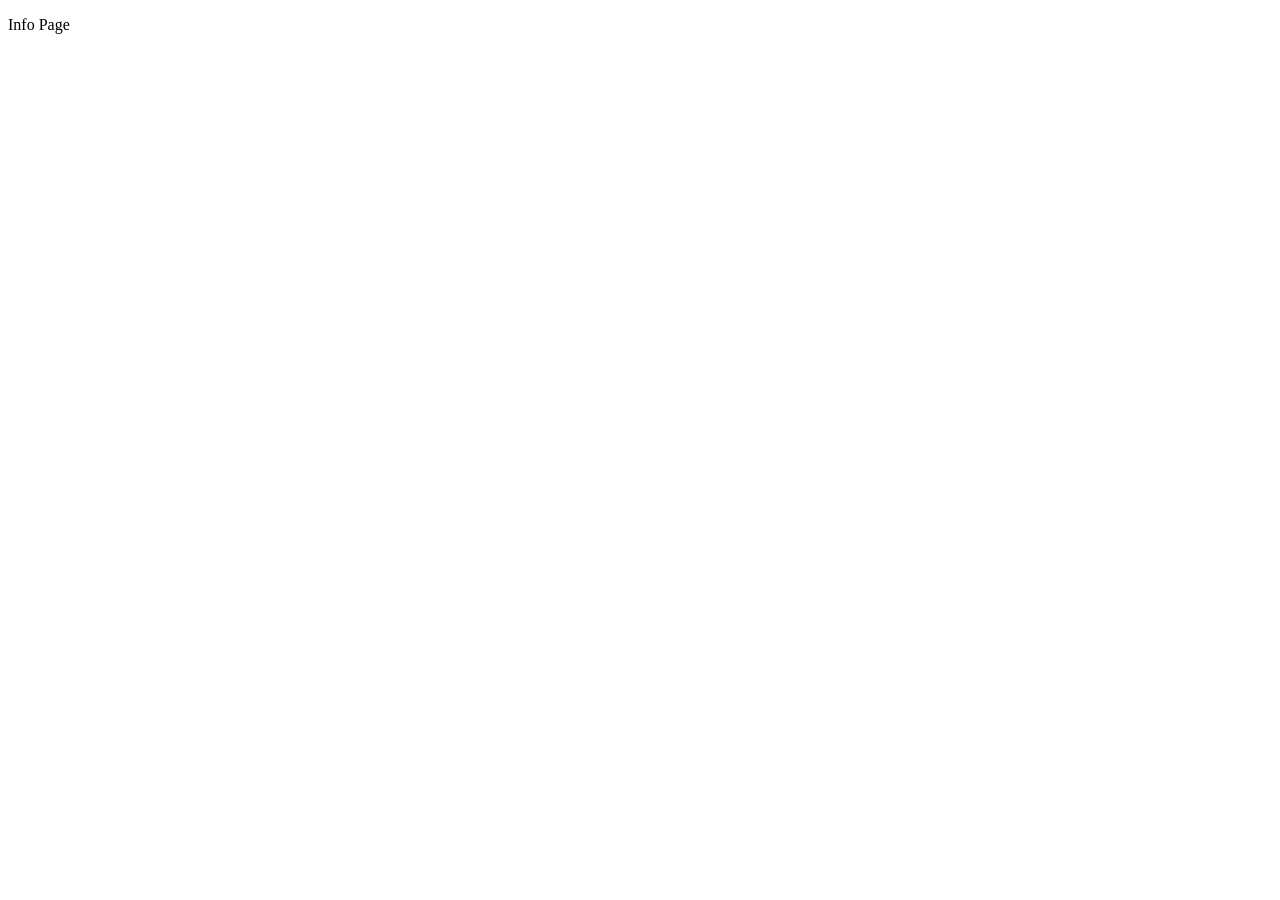
==== layout/info.html @ 359a5858 "Fixed" ====
<!DOCTYPE html>
<head>
    <meta charset="utf-8">
    <meta name="viewport" content="width=device-width, initial-scale=1.0">
    <title>Info</title>
    <link rel="stylesheet" href="../static/css/info.css">
    <link rel="icon" href="../static/images/iconkeeper.ico">
</head>
<body>
    <p>Info Page</p>
</body>
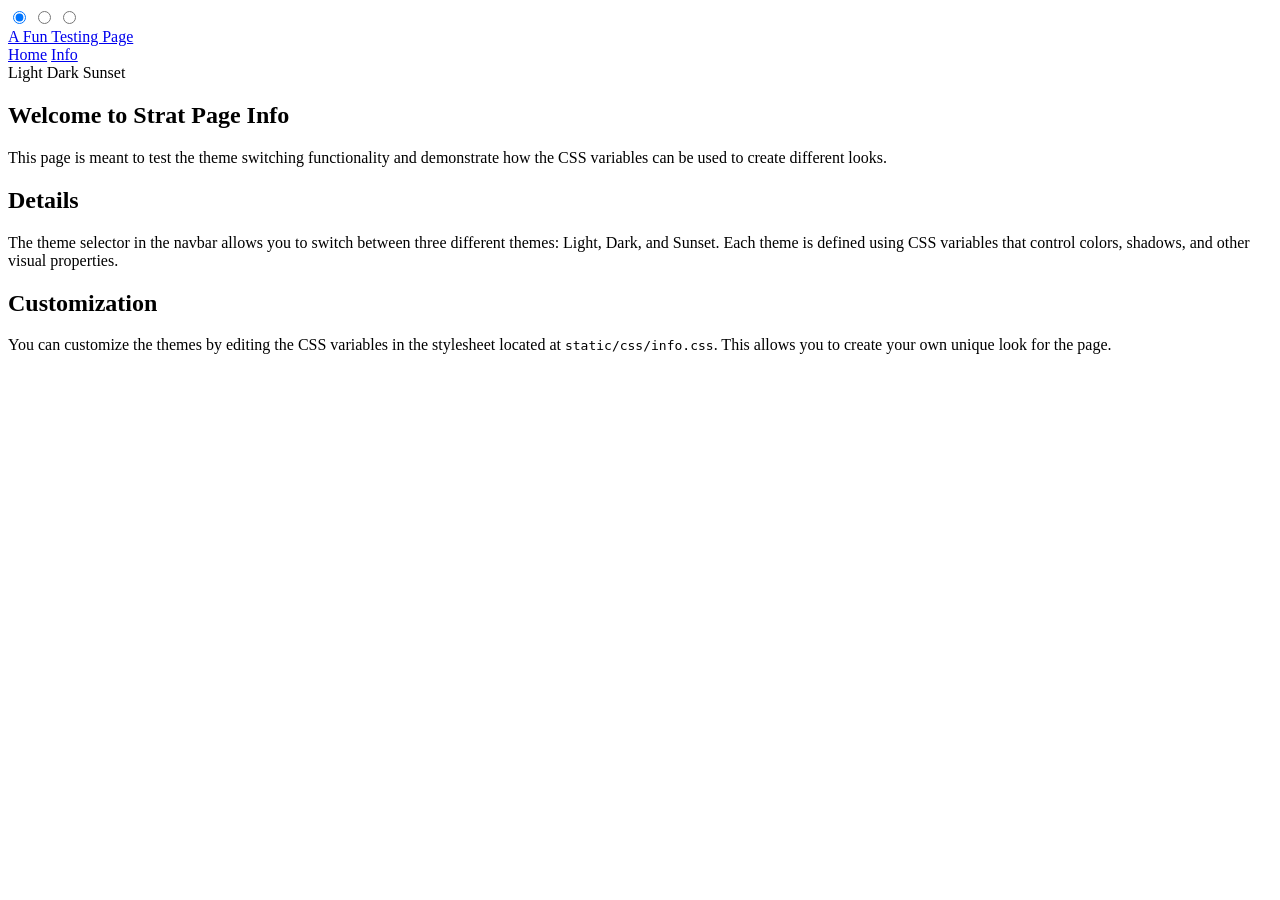
==== commit ea61c771: "Testing stuff" ====
--- a/layout/info.html
+++ b/layout/info.html
@@ -7,5 +7,40 @@
     <link rel="icon" href="../static/images/iconkeeper.ico">
 </head>
 <body>
-    <p>Info Page</p>
-</body>+    <div class="theme-wrap">
+        <input type="radio" id="theme-default" name="theme" checked>
+        <input type="radio" id="theme-dark" name="theme">
+        <input type="radio" id="theme-sunset" name="theme">
+
+        <header class="navbar">
+            <a class="brand" href="#">A Fun Testing Page</a>
+            <nav class="nav-links">
+                <a href="../index.html">Home</a>
+                <a href="#">Info</a>
+            </nav>
+            <div class="theme-panel" aria-label="Theme selector">
+                <label for="theme-default">Light</label>
+                <label for="theme-dark">Dark</label>
+                <label for="theme-sunset">Sunset</label>
+            </div>
+        </header>
+
+        <main class="content">
+            <section class="hero">
+                <h1>Welcome to Strat Page Info</h1>
+                <p>This page is meant to test the theme switching functionality and demonstrate how the CSS variables can be used to create different looks.</p>
+            </section>
+
+            <section id="details" class="section-card">
+                <h2>Details</h2>
+                <p>The theme selector in the navbar allows you to switch between three different themes: Light, Dark, and Sunset. Each theme is defined using CSS variables that control colors, shadows, and other visual properties.</p>
+            </section>
+
+            <section id="customization" class="section-card">
+                <h2>Customization</h2>
+                <p>You can customize the themes by editing the CSS variables in the stylesheet located at <code>static/css/info.css</code>. This allows you to create your own unique look for the page.</p>
+            </section>
+        </main>
+    </div>
+</body>
+</html>
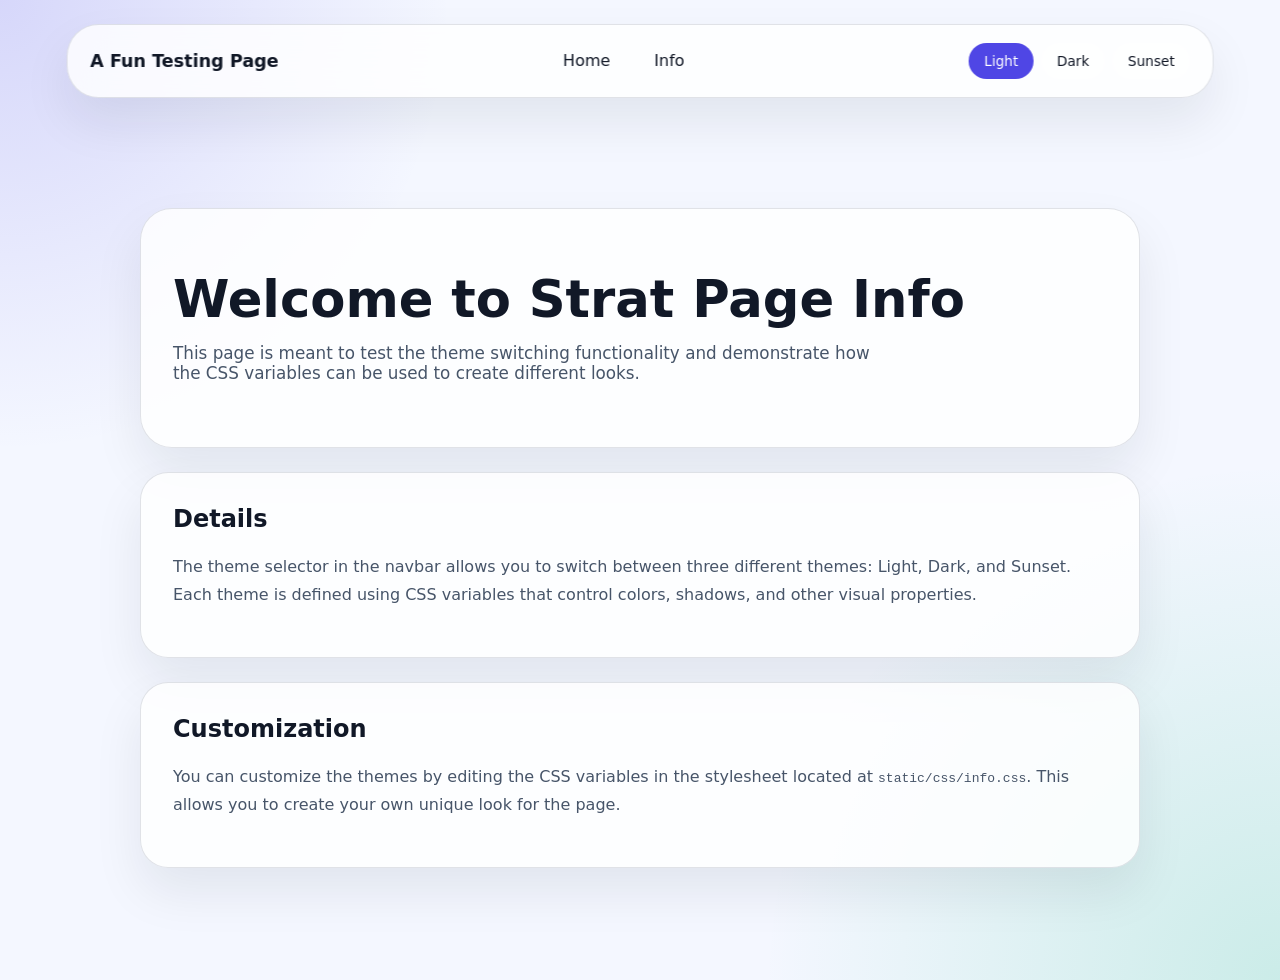
==== commit 0af8f3b3: "Info is fixed" ====
--- a/layout/info.html
+++ b/layout/info.html
@@ -3,7 +3,7 @@
     <meta charset="utf-8">
     <meta name="viewport" content="width=device-width, initial-scale=1.0">
     <title>Info</title>
-    <link rel="stylesheet" href="../static/css/info.css">
+    <link rel="stylesheet" href="../static/css/index.css">
     <link rel="icon" href="../static/images/iconkeeper.ico">
 </head>
 <body>
--- a/static/css/index.css
+++ b/static/css/index.css
@@ -0,0 +1,207 @@
+﻿:root {
+    --bg: #f4f7ff;
+    --surface: rgba(255, 255, 255, 0.82);
+    --surface-strong: rgba(255, 255, 255, 0.95);
+    --text: #111827;
+    --muted: #475569;
+    --accent: #4f46e5;
+    --accent-soft: rgba(79, 70, 229, 0.14);
+    --border: rgba(71, 85, 105, 0.16);
+    --shadow: 0 24px 50px rgba(15, 23, 42, 0.08);
+}
+
+.theme-wrap {
+    min-height: 100vh;
+    background: radial-gradient(circle at top left, rgba(79, 70, 229, 0.18), transparent 28%),
+                radial-gradient(circle at bottom right, rgba(16, 185, 129, 0.18), transparent 32%),
+                var(--bg);
+    color: var(--text);
+    font-family: Inter, ui-sans-serif, system-ui, -apple-system, BlinkMacSystemFont, "Segoe UI", sans-serif;
+    padding-top: 5rem;
+}
+
+body {
+    margin: 0;
+    background: var(--bg);
+    color: var(--text);
+}
+
+.theme-wrap #theme-dark:checked ~ * {
+    --bg: #0f172a;
+    --surface: rgba(15, 23, 42, 0.82);
+    --surface-strong: rgba(15, 23, 42, 0.95);
+    --text: #e2e8f0;
+    --muted: #94a3b8;
+    --accent: #38bdf8;
+    --accent-soft: rgba(56, 189, 248, 0.16);
+    --border: rgba(148, 163, 184, 0.18);
+    --shadow: 0 24px 50px rgba(0, 0, 0, 0.24);
+}
+
+.theme-wrap #theme-sunset:checked ~ * {
+    --bg: #fff7ed;
+    --surface: rgba(255, 248, 240, 0.9);
+    --surface-strong: rgba(255, 248, 240, 1);
+    --text: #713f12;
+    --muted: #92400e;
+    --accent: #fb923c;
+    --accent-soft: rgba(251, 146, 60, 0.16);
+    --border: rgba(252, 211, 77, 0.22);
+    --shadow: 0 24px 50px rgba(124, 58, 237, 0.1);
+}
+
+
+.theme-wrap input[type="radio"] {
+    position: absolute;
+    left: -9999px;
+}
+
+.navbar {
+    position: fixed;
+    top: 1.5rem;
+    left: 50%;
+    transform: translateX(-50%);
+    width: min(1100px, calc(100% - 2rem));
+    display: flex;
+    flex-wrap: wrap;
+    align-items: center;
+    justify-content: space-between;
+    gap: 1rem;
+    padding: 1rem 1.4rem;
+    background: var(--surface);
+    border: 1px solid var(--border);
+    border-radius: 32px;
+    box-shadow: var(--shadow);
+    backdrop-filter: blur(18px);
+    z-index: 10;
+}
+
+.brand {
+    color: var(--text);
+    font-size: 1.1rem;
+    font-weight: 700;
+    text-decoration: none;
+}
+
+.nav-links {
+    display: flex;
+    flex-wrap: wrap;
+    gap: 0.75rem;
+}
+
+.nav-links a {
+    color: var(--text);
+    text-decoration: none;
+    padding: 0.65rem 1rem;
+    border-radius: 999px;
+    transition: background 0.2s ease, color 0.2s ease;
+}
+
+.nav-links a:hover {
+    background: var(--accent-soft);
+    color: var(--text);
+}
+
+.theme-panel {
+    display: flex;
+    flex-wrap: wrap;
+    gap: 0.5rem;
+    align-items: center;
+}
+
+.theme-panel label {
+    cursor: pointer;
+    padding: 0.55rem 0.9rem;
+    border-radius: 999px;
+    background: rgba(255, 255, 255, 0.45);
+    color: var(--text);
+    font-size: 0.85rem;
+    border: 1px solid transparent;
+    transition: transform 0.2s ease, background 0.2s ease, border-color 0.2s ease;
+}
+
+.theme-panel label:hover {
+    transform: translateY(-1px);
+    background: var(--surface-strong);
+}
+
+#theme-default:checked ~ .navbar .theme-panel label[for="theme-default"],
+#theme-dark:checked ~ .navbar .theme-panel label[for="theme-dark"],
+#theme-sunset:checked ~ .navbar .theme-panel label[for="theme-sunset"] {
+    background: var(--accent);
+    color: #ffffff;
+}
+
+.content {
+    max-width: 1000px;
+    margin: 8rem auto 3rem;
+    padding: 0 1.5rem 3rem;
+}
+
+.hero {
+    padding: 4rem 2rem;
+    border-radius: 32px;
+    background: var(--surface);
+    border: 1px solid var(--border);
+    box-shadow: var(--shadow);
+}
+
+.hero h1 {
+    margin: 0 0 1rem;
+    font-size: clamp(2.3rem, 4vw, 3.5rem);
+    line-height: 1.05;
+}
+
+.hero p {
+    margin: 0;
+    color: var(--muted);
+    font-size: 1.05rem;
+    max-width: 720px;
+}
+
+.section-card {
+    margin-top: 1.5rem;
+    padding: 2rem;
+    border-radius: 28px;
+    background: var(--surface);
+    border: 1px solid var(--border);
+    box-shadow: var(--shadow);
+}
+
+.section-card h2 {
+    margin-top: 0;
+}
+
+.section-card p,
+.section-card ul {
+    color: var(--muted);
+    line-height: 1.75;
+}
+
+.section-card ul {
+    padding-left: 1.25rem;
+}
+
+.section-card li {
+    margin-bottom: 0.65rem;
+}
+
+@media (max-width: 720px) {
+    .navbar {
+        flex-direction: column;
+        align-items: stretch;
+    }
+
+    .nav-links {
+        justify-content: center;
+    }
+
+    .theme-panel {
+        justify-content: center;
+    }
+
+    .hero,
+    .section-card {
+        padding: 1.75rem;
+    }
+}
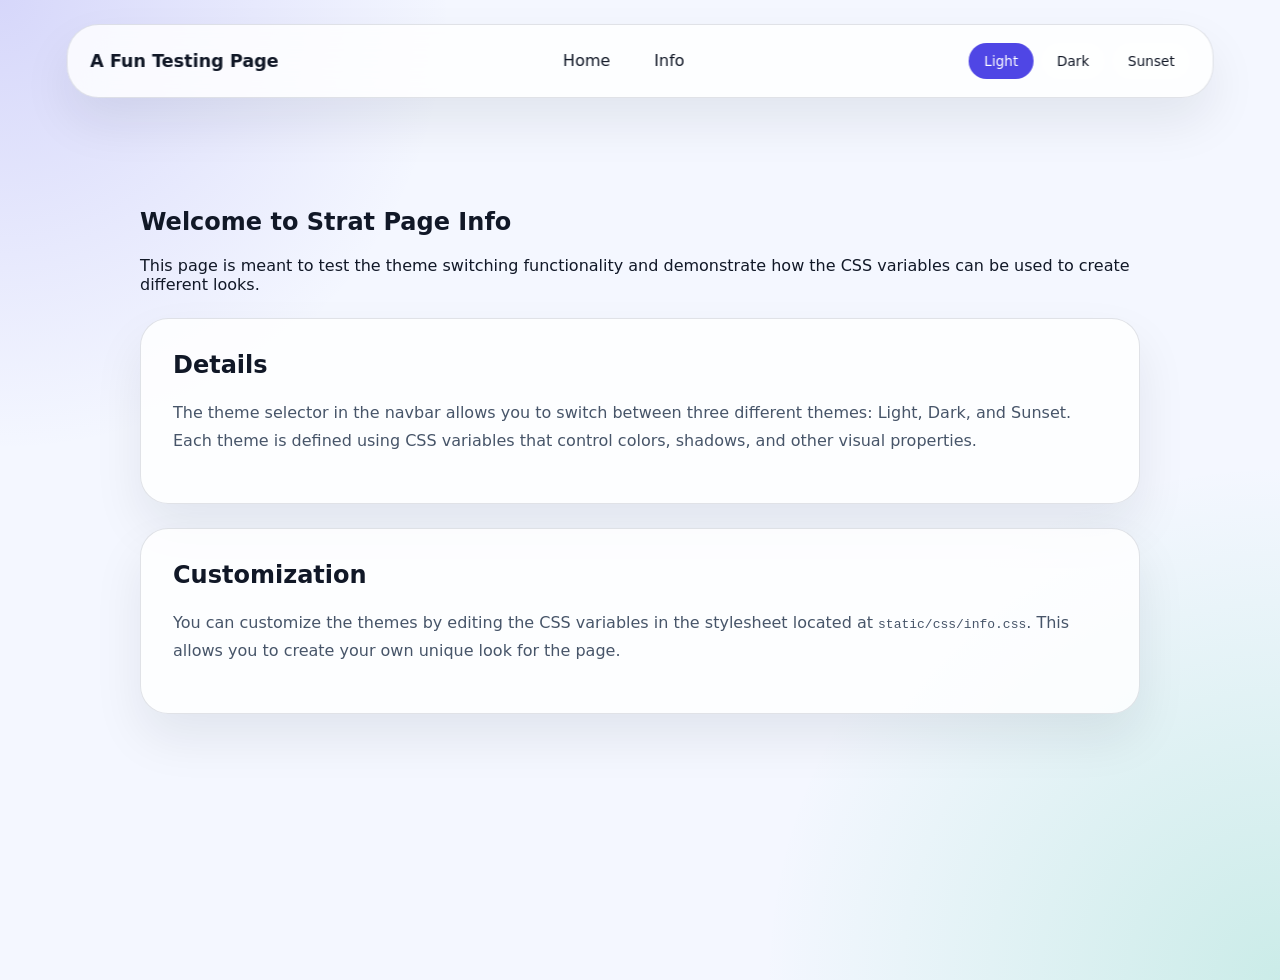
==== commit 078cfb64: "Position test" ====
--- a/layout/info.html
+++ b/layout/info.html
@@ -4,6 +4,7 @@
     <meta name="viewport" content="width=device-width, initial-scale=1.0">
     <title>Info</title>
     <link rel="stylesheet" href="../static/css/index.css">
+    <link rel="stylesheet" href="../static/css/info.css">
     <link rel="icon" href="../static/images/iconkeeper.ico">
 </head>
 <body>
@@ -26,17 +27,17 @@
         </header>
 
         <main class="content">
-            <section class="hero">
+            <section class="videos">
                 <h1>Welcome to Strat Page Info</h1>
                 <p>This page is meant to test the theme switching functionality and demonstrate how the CSS variables can be used to create different looks.</p>
             </section>
 
-            <section id="details" class="section-card">
+            <section id="teams" class="section-card">
                 <h2>Details</h2>
                 <p>The theme selector in the navbar allows you to switch between three different themes: Light, Dark, and Sunset. Each theme is defined using CSS variables that control colors, shadows, and other visual properties.</p>
             </section>
 
-            <section id="customization" class="section-card">
+            <section id="data" class="section-card">
                 <h2>Customization</h2>
                 <p>You can customize the themes by editing the CSS variables in the stylesheet located at <code>static/css/info.css</code>. This allows you to create your own unique look for the page.</p>
             </section>
--- a/static/css/index.css
+++ b/static/css/index.css
@@ -26,7 +26,7 @@
     color: var(--text);
 }
 
-.theme-wrap #theme-dark:checked ~ * {
+#theme-dark:checked ~ .theme-wrap {
     --bg: #0f172a;
     --surface: rgba(15, 23, 42, 0.82);
     --surface-strong: rgba(15, 23, 42, 0.95);
@@ -36,9 +36,11 @@
     --accent-soft: rgba(56, 189, 248, 0.16);
     --border: rgba(148, 163, 184, 0.18);
     --shadow: 0 24px 50px rgba(0, 0, 0, 0.24);
-}
-
-.theme-wrap #theme-sunset:checked ~ * {
+    --surface: rgba(66, 66, 66, 0.82); 
+    --surface-strong: rgba(15, 23, 42, 0.95);
+}
+
+#theme-sunset:checked ~ .theme-wrap {
     --bg: #fff7ed;
     --surface: rgba(255, 248, 240, 0.9);
     --surface-strong: rgba(255, 248, 240, 1);
--- a/static/css/info.css
+++ b/static/css/info.css
@@ -0,0 +1,6 @@
+#info{
+    position: relative;
+    right: 40 px;
+    width: 100%;
+    min-height: 100vh;
+}
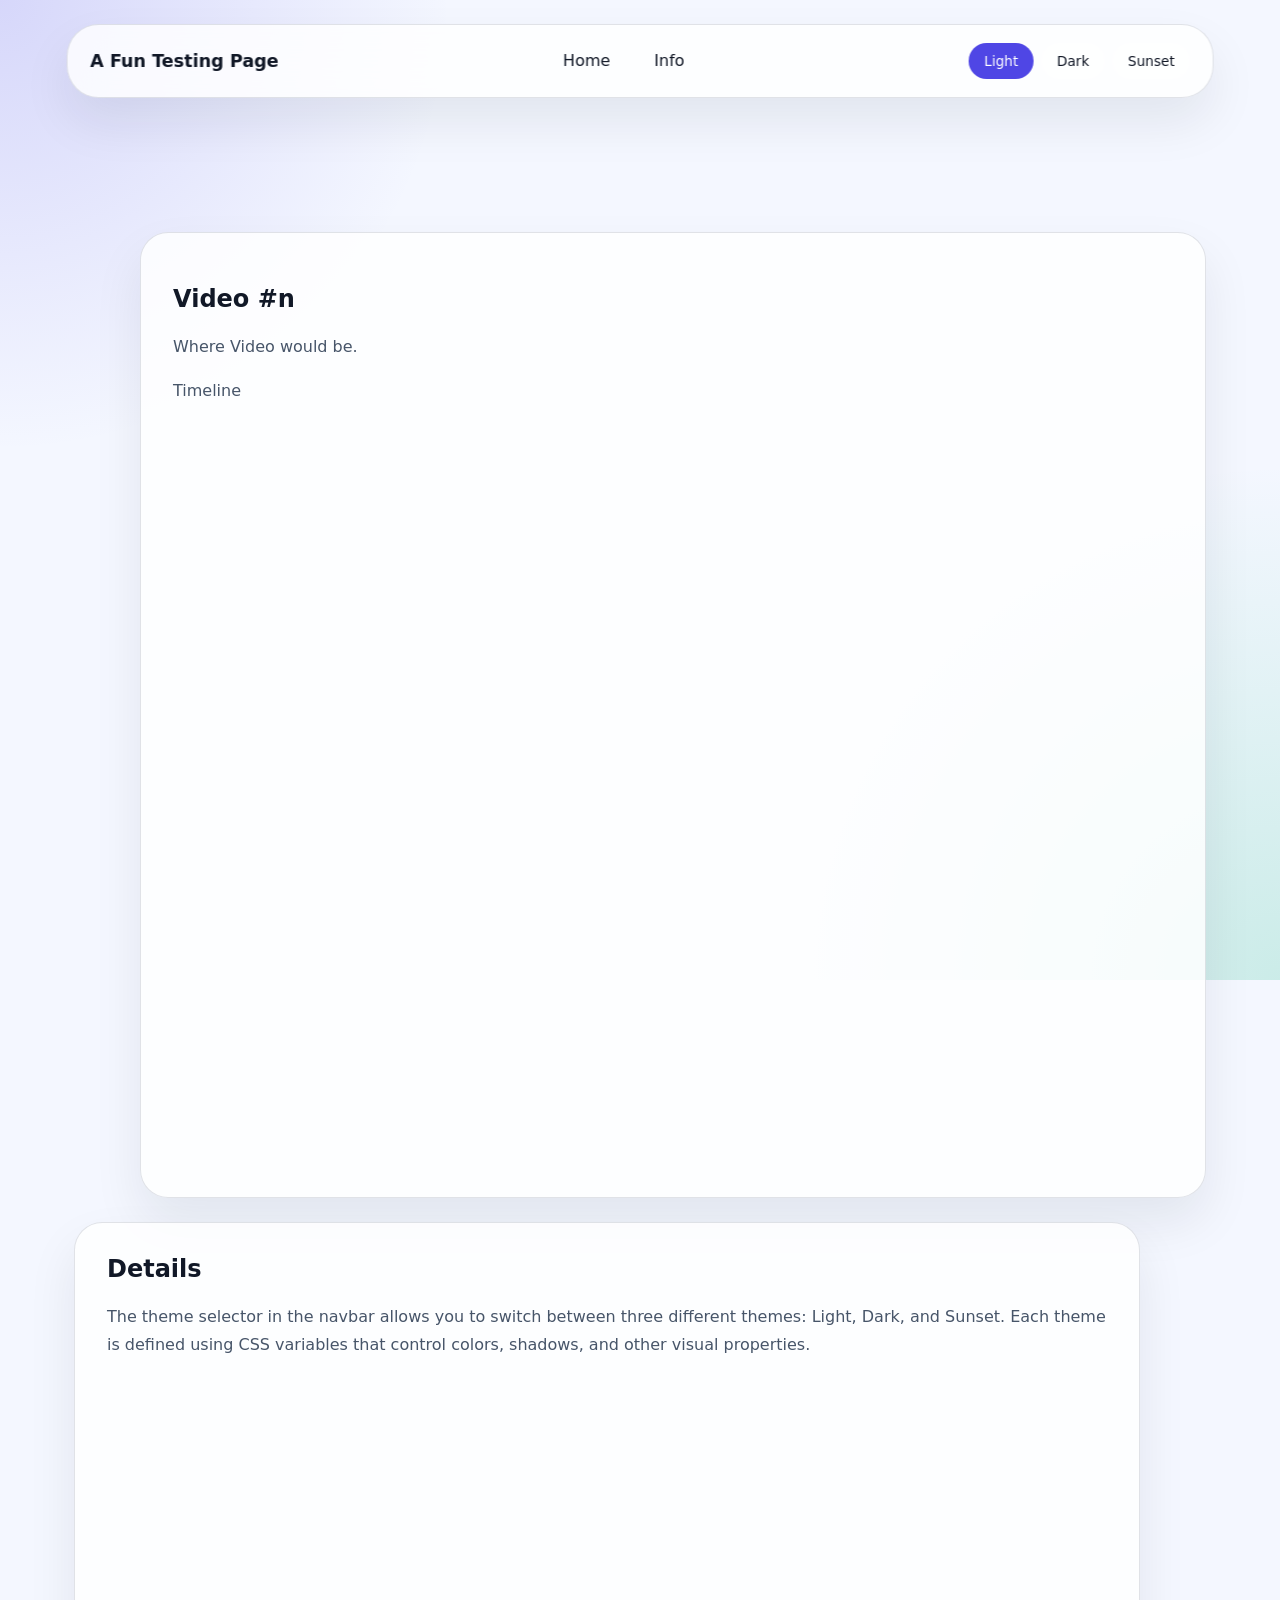
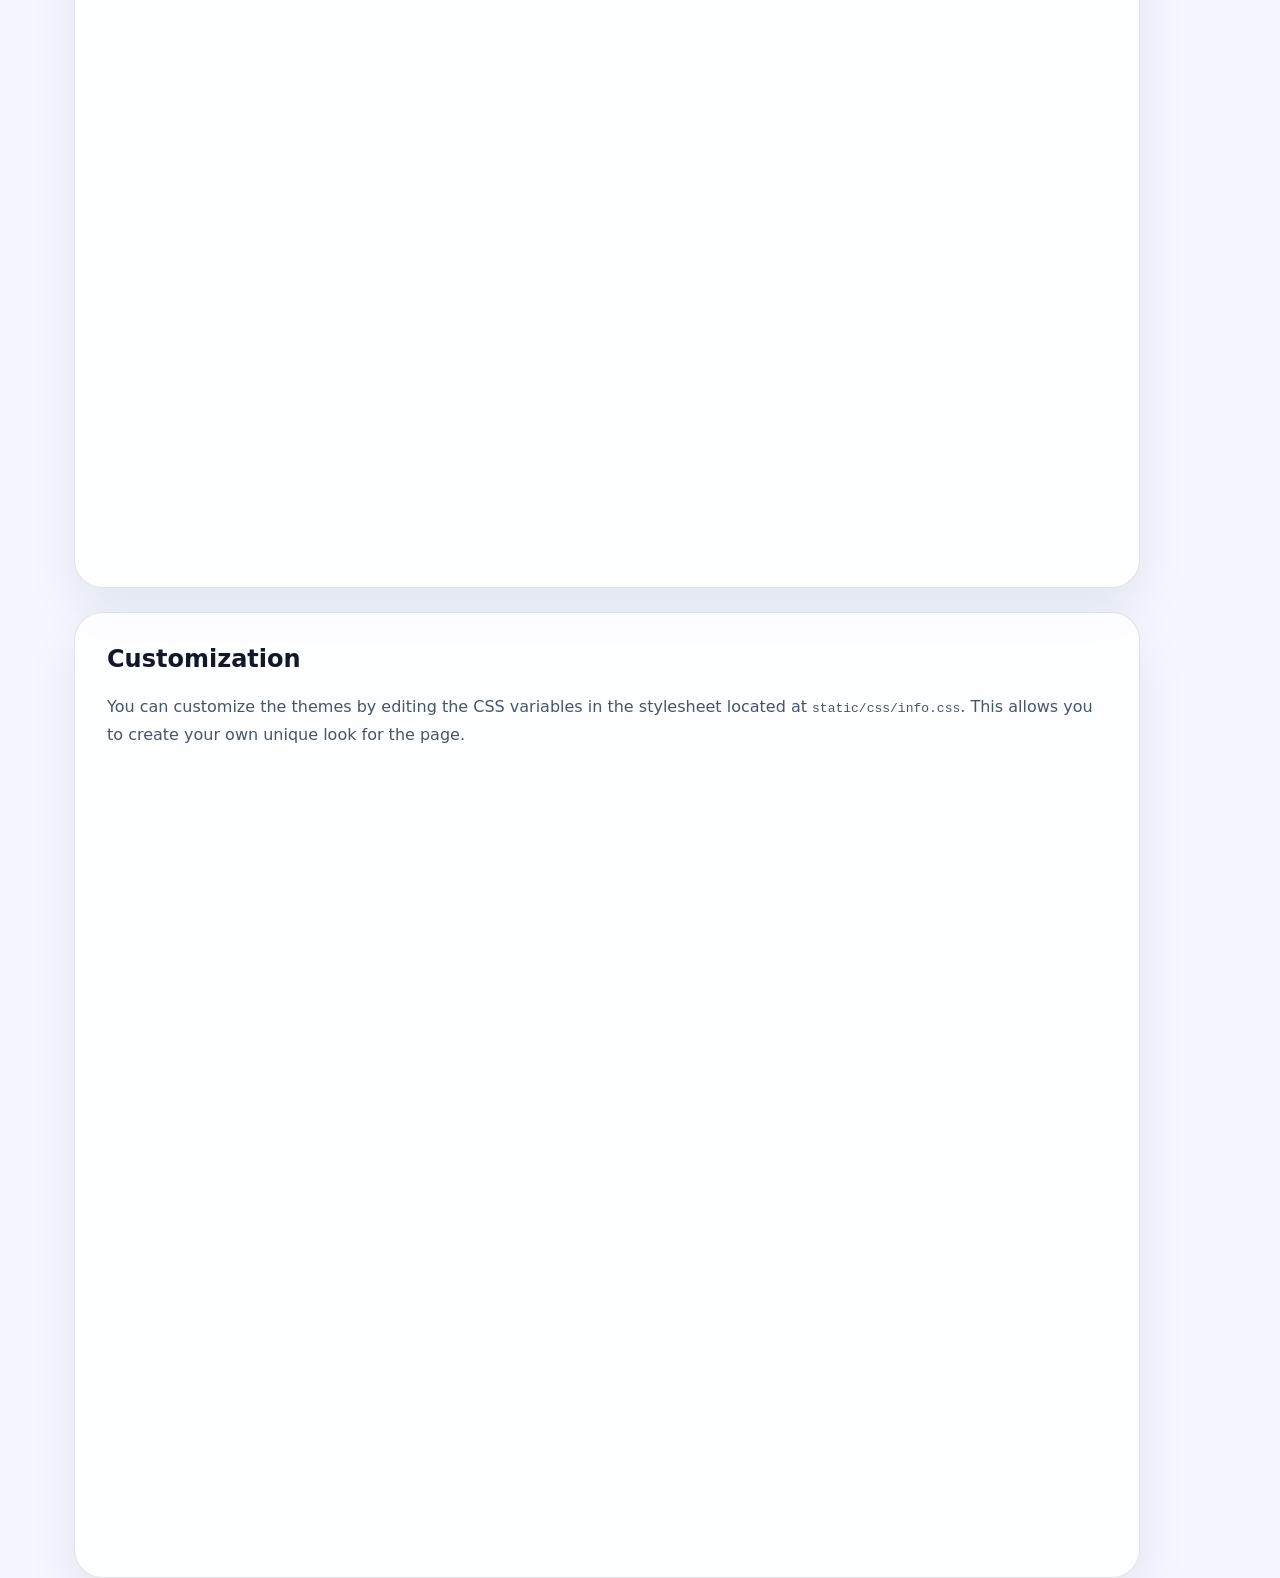
==== commit b1b3f7c6: "Positioning plz" ====
--- a/layout/info.html
+++ b/layout/info.html
@@ -27,9 +27,10 @@
         </header>
 
         <main class="content">
-            <section class="videos">
-                <h1>Welcome to Strat Page Info</h1>
-                <p>This page is meant to test the theme switching functionality and demonstrate how the CSS variables can be used to create different looks.</p>
+            <section class="section-card" id="video">
+                <h1>Video #n</h1>
+                <p>Where Video would be.</p>
+                <p>Timeline</p>
             </section>
 
             <section id="teams" class="section-card">
--- a/static/css/info.css
+++ b/static/css/info.css
@@ -1,6 +1,15 @@
-#info{
-    position: relative;
-    right: 40 px;
+#video{
+    float: left;
+    width: 100%;
+    min-height: 100vh;
+}
+#teams{
+    float: right;
+    width: 100%;
+    min-height: 100vh;
+}
+#data{
+    float: right;
     width: 100%;
     min-height: 100vh;
 }
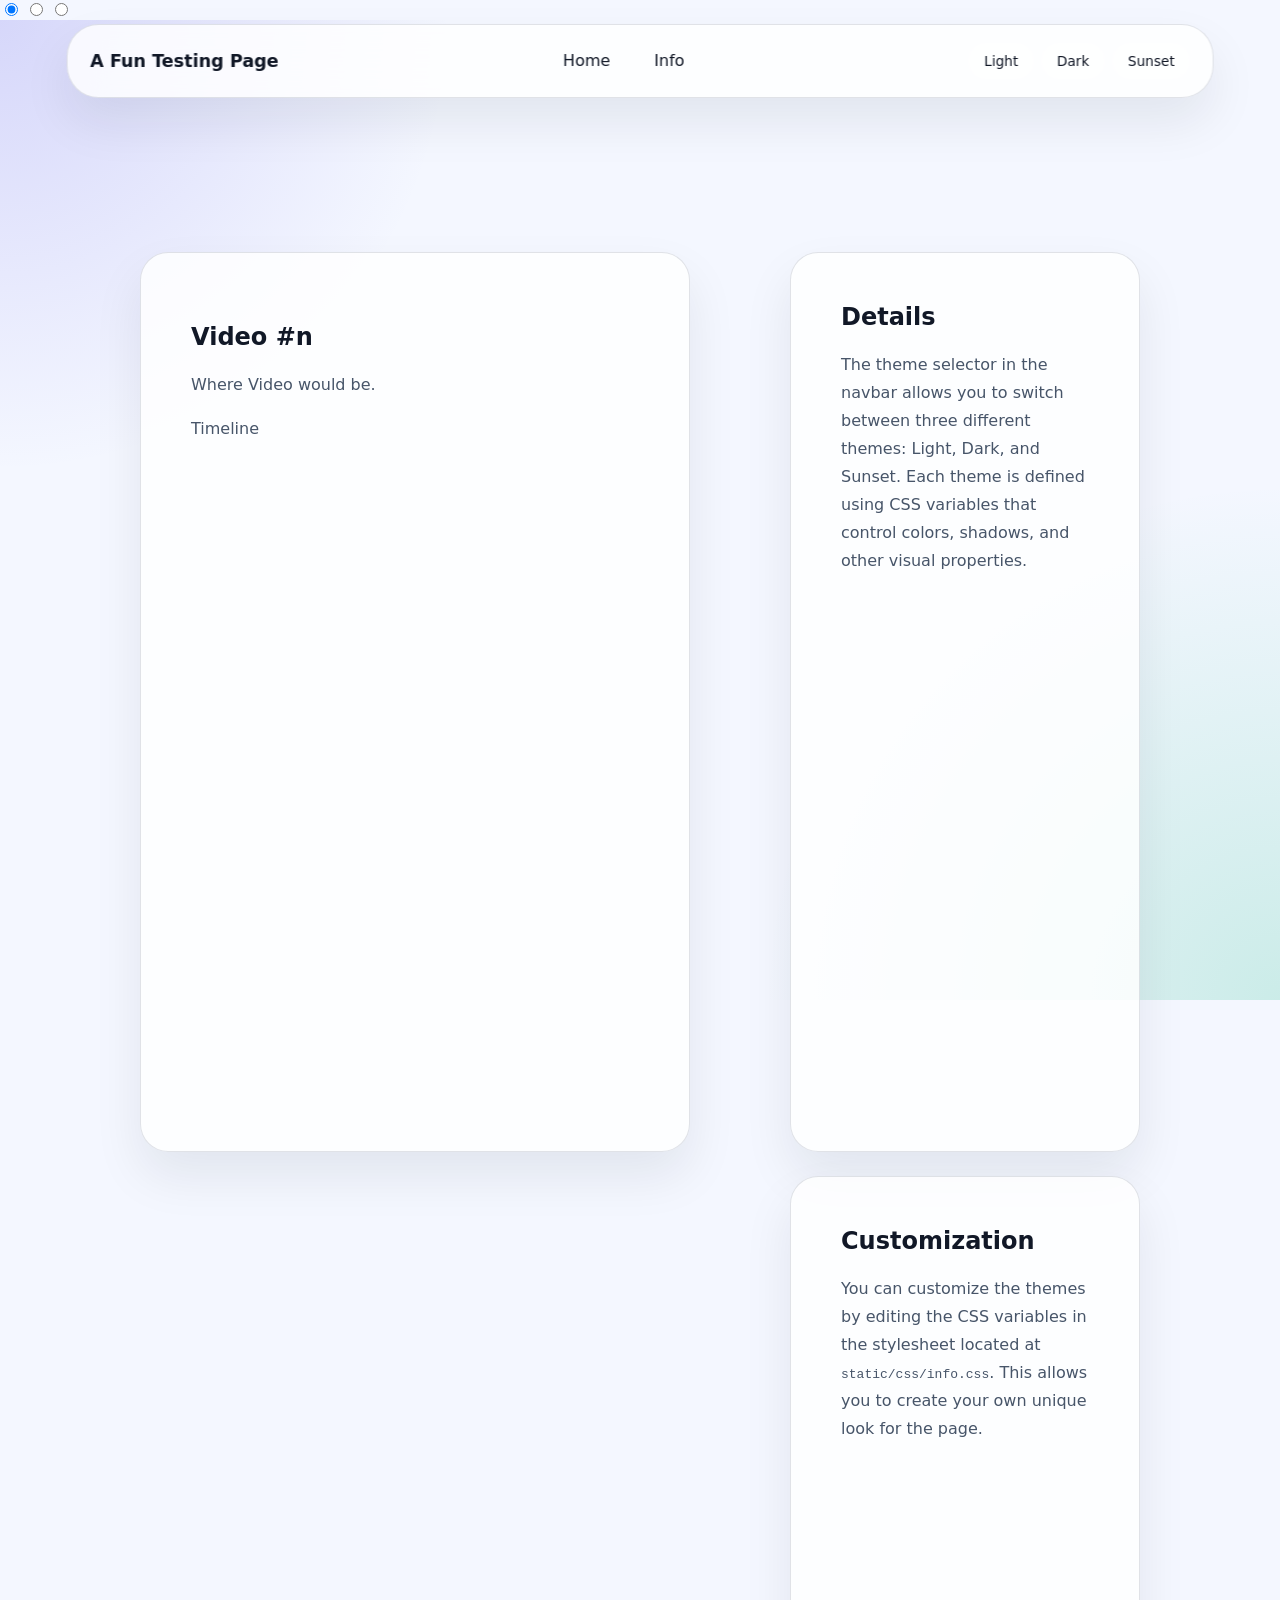
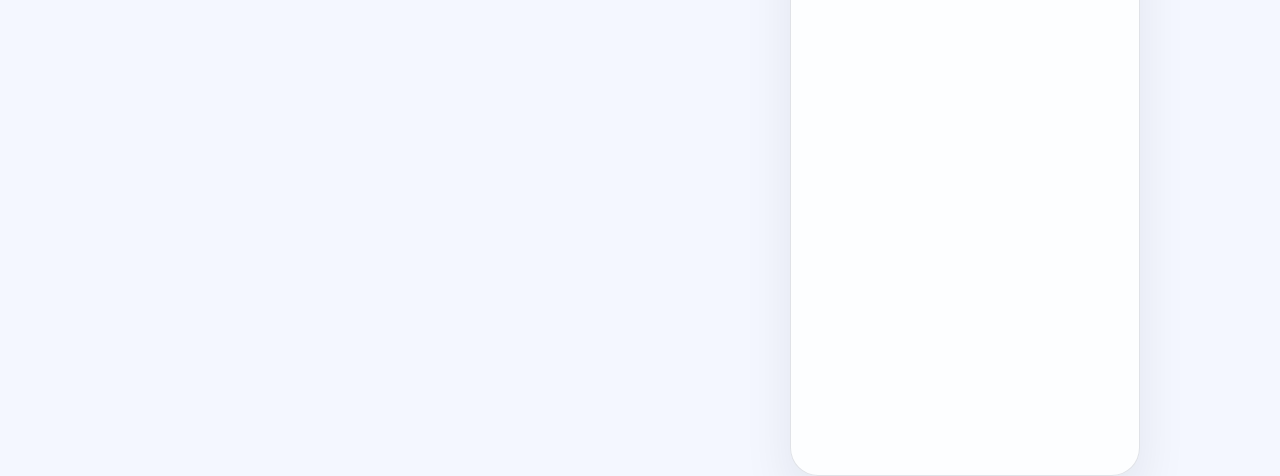
==== commit 4e331737: "padded plz work" ====
--- a/layout/info.html
+++ b/layout/info.html
@@ -8,11 +8,11 @@
     <link rel="icon" href="../static/images/iconkeeper.ico">
 </head>
 <body>
-    <div class="theme-wrap">
         <input type="radio" id="theme-default" name="theme" checked>
         <input type="radio" id="theme-dark" name="theme">
         <input type="radio" id="theme-sunset" name="theme">
 
+    <div class="theme-wrap">
         <header class="navbar">
             <a class="brand" href="#">A Fun Testing Page</a>
             <nav class="nav-links">
--- a/static/css/info.css
+++ b/static/css/info.css
@@ -1,15 +1,21 @@
 #video{
+    box-sizing:border-box;
     float: left;
-    width: 100%;
+    width: 55%;
     min-height: 100vh;
+    padding: 5%;
 }
 #teams{
+    box-sizing:border-box;
     float: right;
-    width: 100%;
+    width: 35%;
     min-height: 100vh;
+    padding: 5%;
 }
 #data{
+    box-sizing:border-box;
     float: right;
-    width: 100%;
+    width: 35%;
     min-height: 100vh;
+    padding: 5%;
 }
